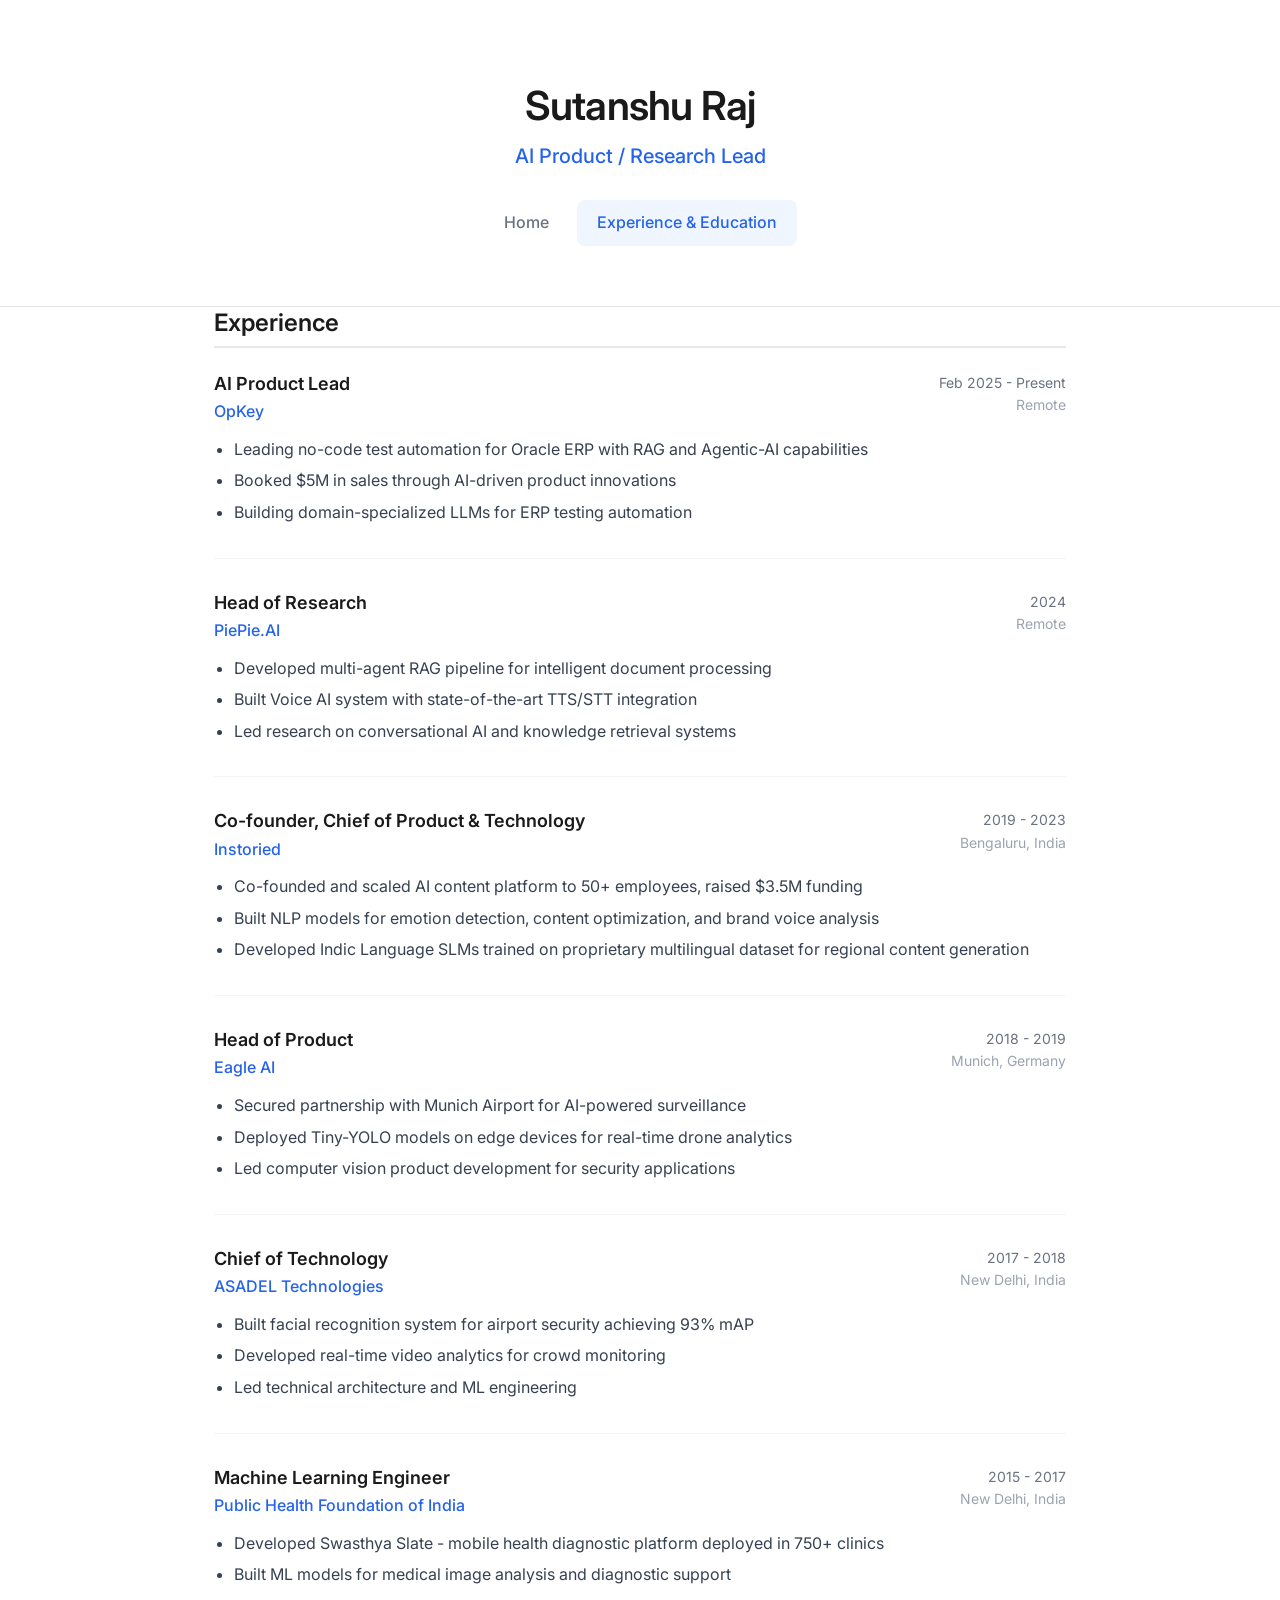
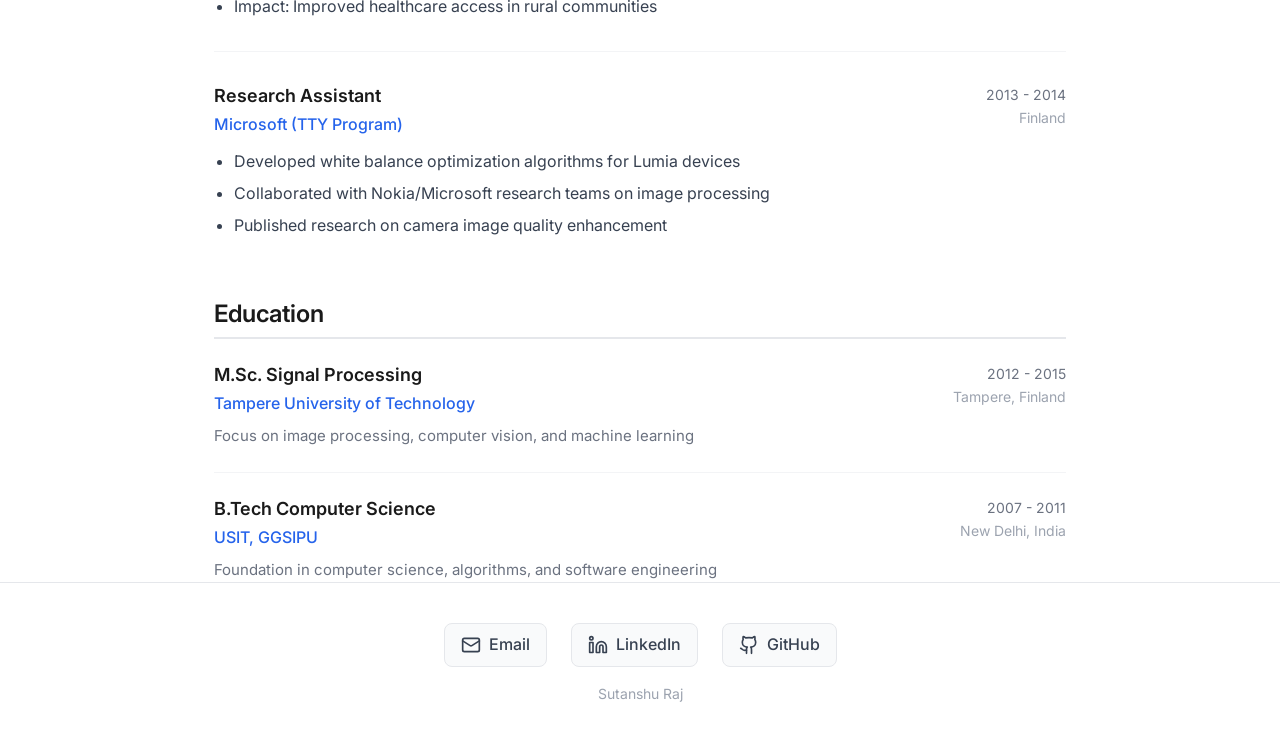
==== professional.html @ 22150a81 "Long Overdue Update." ====
<!DOCTYPE html>
<html lang="en">
<head>
    <meta charset="UTF-8">
    <meta name="viewport" content="width=device-width, initial-scale=1.0">
    <title>Experience & Education - Sutanshu Raj</title>
    <link rel="preconnect" href="https://fonts.googleapis.com">
    <link rel="preconnect" href="https://fonts.gstatic.com" crossorigin>
    <link href="https://fonts.googleapis.com/css2?family=Inter:wght@400;500;600;700&display=swap" rel="stylesheet">
    <link rel="stylesheet" type="text/css" href="main.css">
</head>
<body>
    <header>
        <div class="container">
            <h1>Sutanshu Raj</h1>
            <p class="title">AI Product / Research Lead</p>
            <nav class="main-nav">
                <a href="index.html" class="nav-link">Home</a>
                <a href="professional.html" class="nav-link active">Experience & Education</a>
            </nav>
        </div>
    </header>

    <main class="container">
        <section id="experience">
            <h2>Experience</h2>

            <div class="job">
                <div class="job-header">
                    <div>
                        <h3>AI Product Lead</h3>
                        <p class="company">OpKey</p>
                    </div>
                    <div class="job-meta">
                        <span class="date">Feb 2025 - Present</span>
                        <span class="location">Remote</span>
                    </div>
                </div>
                <ul>
                    <li>Leading no-code test automation for Oracle ERP with RAG and Agentic-AI capabilities</li>
                    <li>Booked $5M in sales through AI-driven product innovations</li>
                    <li>Building domain-specialized LLMs for ERP testing automation</li>
                </ul>
            </div>

            <div class="job">
                <div class="job-header">
                    <div>
                        <h3>Head of Research</h3>
                        <p class="company">PiePie.AI</p>
                    </div>
                    <div class="job-meta">
                        <span class="date">2024</span>
                        <span class="location">Remote</span>
                    </div>
                </div>
                <ul>
                    <li>Developed multi-agent RAG pipeline for intelligent document processing</li>
                    <li>Built Voice AI system with state-of-the-art TTS/STT integration</li>
                    <li>Led research on conversational AI and knowledge retrieval systems</li>
                </ul>
            </div>

            <div class="job">
                <div class="job-header">
                    <div>
                        <h3>Co-founder, Chief of Product & Technology</h3>
                        <p class="company">Instoried</p>
                    </div>
                    <div class="job-meta">
                        <span class="date">2019 - 2023</span>
                        <span class="location">Bengaluru, India</span>
                    </div>
                </div>
                <ul>
                    <li>Co-founded and scaled AI content platform to 50+ employees, raised $3.5M funding</li>
                    <li>Built NLP models for emotion detection, content optimization, and brand voice analysis</li>
                    <li>Developed Indic Language SLMs trained on proprietary multilingual dataset for regional content generation</li>
                </ul>
            </div>

            <div class="job">
                <div class="job-header">
                    <div>
                        <h3>Head of Product</h3>
                        <p class="company">Eagle AI</p>
                    </div>
                    <div class="job-meta">
                        <span class="date">2018 - 2019</span>
                        <span class="location">Munich, Germany</span>
                    </div>
                </div>
                <ul>
                    <li>Secured partnership with Munich Airport for AI-powered surveillance</li>
                    <li>Deployed Tiny-YOLO models on edge devices for real-time drone analytics</li>
                    <li>Led computer vision product development for security applications</li>
                </ul>
            </div>

            <div class="job">
                <div class="job-header">
                    <div>
                        <h3>Chief of Technology</h3>
                        <p class="company">ASADEL Technologies</p>
                    </div>
                    <div class="job-meta">
                        <span class="date">2017 - 2018</span>
                        <span class="location">New Delhi, India</span>
                    </div>
                </div>
                <ul>
                    <li>Built facial recognition system for airport security achieving 93% mAP</li>
                    <li>Developed real-time video analytics for crowd monitoring</li>
                    <li>Led technical architecture and ML engineering</li>
                </ul>
            </div>

            <div class="job">
                <div class="job-header">
                    <div>
                        <h3>Machine Learning Engineer</h3>
                        <p class="company">Public Health Foundation of India</p>
                    </div>
                    <div class="job-meta">
                        <span class="date">2015 - 2017</span>
                        <span class="location">New Delhi, India</span>
                    </div>
                </div>
                <ul>
                    <li>Developed Swasthya Slate - mobile health diagnostic platform deployed in 750+ clinics</li>
                    <li>Built ML models for medical image analysis and diagnostic support</li>
                    <li>Impact: Improved healthcare access in rural communities</li>
                </ul>
            </div>

            <div class="job">
                <div class="job-header">
                    <div>
                        <h3>Research Assistant</h3>
                        <p class="company">Microsoft (TTY Program)</p>
                    </div>
                    <div class="job-meta">
                        <span class="date">2013 - 2014</span>
                        <span class="location">Finland</span>
                    </div>
                </div>
                <ul>
                    <li>Developed white balance optimization algorithms for Lumia devices</li>
                    <li>Collaborated with Nokia/Microsoft research teams on image processing</li>
                    <li>Published research on camera image quality enhancement</li>
                </ul>
            </div>
        </section>

        <section id="education">
            <h2>Education</h2>

            <div class="education-item">
                <div class="education-header">
                    <div>
                        <h3>M.Sc. Signal Processing</h3>
                        <p class="institution">Tampere University of Technology</p>
                    </div>
                    <div class="education-meta">
                        <span class="date">2012 - 2015</span>
                        <span class="location">Tampere, Finland</span>
                    </div>
                </div>
                <p class="education-details">Focus on image processing, computer vision, and machine learning</p>
            </div>

            <div class="education-item">
                <div class="education-header">
                    <div>
                        <h3>B.Tech Computer Science</h3>
                        <p class="institution">USIT, GGSIPU</p>
                    </div>
                    <div class="education-meta">
                        <span class="date">2007 - 2011</span>
                        <span class="location">New Delhi, India</span>
                    </div>
                </div>
                <p class="education-details">Foundation in computer science, algorithms, and software engineering</p>
            </div>
        </section>
    </main>

    <footer>
        <div class="container">
            <div class="footer-content">
                <div class="social-links">
                    <a href="mailto:sutanshuraj@gmail.com" class="social-link">
                        <svg xmlns="http://www.w3.org/2000/svg" width="20" height="20" viewBox="0 0 24 24" fill="none" stroke="currentColor" stroke-width="2" stroke-linecap="round" stroke-linejoin="round"><rect width="20" height="16" x="2" y="4" rx="2"/><path d="m22 7-8.97 5.7a1.94 1.94 0 0 1-2.06 0L2 7"/></svg>
                        Email
                    </a>
                    <a href="https://www.linkedin.com/in/sutanshuraj/" target="_blank" rel="noopener" class="social-link">
                        <svg xmlns="http://www.w3.org/2000/svg" width="20" height="20" viewBox="0 0 24 24" fill="none" stroke="currentColor" stroke-width="2" stroke-linecap="round" stroke-linejoin="round"><path d="M16 8a6 6 0 0 1 6 6v7h-4v-7a2 2 0 0 0-2-2 2 2 0 0 0-2 2v7h-4v-7a6 6 0 0 1 6-6z"/><rect width="4" height="12" x="2" y="9"/><circle cx="4" cy="4" r="2"/></svg>
                        LinkedIn
                    </a>
                    <a href="https://github.com/SutanshuRaj" target="_blank" rel="noopener" class="social-link">
                        <svg xmlns="http://www.w3.org/2000/svg" width="20" height="20" viewBox="0 0 24 24" fill="none" stroke="currentColor" stroke-width="2" stroke-linecap="round" stroke-linejoin="round"><path d="M15 22v-4a4.8 4.8 0 0 0-1-3.5c3 0 6-2 6-5.5.08-1.25-.27-2.48-1-3.5.28-1.15.28-2.35 0-3.5 0 0-1 0-3 1.5-2.64-.5-5.36-.5-8 0C6 2 5 2 5 2c-.3 1.15-.3 2.35 0 3.5A5.403 5.403 0 0 0 4 9c0 3.5 3 5.5 6 5.5-.39.49-.68 1.05-.85 1.65-.17.6-.22 1.23-.15 1.85v4"/><path d="M9 18c-4.51 2-5-2-7-2"/></svg>
                        GitHub
                    </a>
                </div>
                <p class="copyright">Sutanshu Raj</p>
            </div>
        </div>
    </footer>
</body>
</html>
---- main.css ----
/* Reset and base styles */
*, *::before, *::after {
    box-sizing: border-box;
    margin: 0;
    padding: 0;
}

html {
    scroll-behavior: smooth;
}

body {
    font-family: 'Inter', -apple-system, BlinkMacSystemFont, 'Segoe UI', Roboto, Oxygen, Ubuntu, sans-serif;
    font-size: 16px;
    line-height: 1.6;
    color: #1a1a1a;
    background-color: #ffffff;
}

/* Container */
.container {
    max-width: 900px;
    margin: 0 auto;
    padding: 0 24px;
}

/* Typography */
h1, h2, h3 {
    font-weight: 600;
    line-height: 1.3;
}

h1 {
    font-size: 2.5rem;
    letter-spacing: -0.02em;
}

h2 {
    font-size: 1.5rem;
    margin-bottom: 24px;
    padding-bottom: 8px;
    border-bottom: 2px solid #e5e7eb;
}

h3 {
    font-size: 1.125rem;
    margin-bottom: 4px;
}

p {
    color: #374151;
}

a {
    color: #2563eb;
    text-decoration: none;
    transition: color 0.2s ease;
}

a:hover {
    color: #1d4ed8;
    text-decoration: underline;
}

/* Header */
header {
    padding: 80px 0 60px;
    text-align: center;
    border-bottom: 1px solid #e5e7eb;
}

header h1 {
    margin-bottom: 8px;
}

.title {
    font-size: 1.25rem;
    color: #2563eb;
    font-weight: 500;
    margin-bottom: 12px;
}

.tagline {
    font-size: 1.125rem;
    color: #6b7280;
    margin-bottom: 0;
    max-width: 500px;
    margin-left: auto;
    margin-right: auto;
}

/* Social links with icons */
.social-links {
    display: flex;
    justify-content: center;
    gap: 24px;
    flex-wrap: wrap;
}

.social-link {
    display: inline-flex;
    align-items: center;
    gap: 8px;
    font-weight: 500;
    color: #374151;
    padding: 8px 16px;
    border-radius: 8px;
    background-color: #f9fafb;
    border: 1px solid #e5e7eb;
    transition: all 0.2s ease;
}

.social-link:hover {
    color: #2563eb;
    background-color: #eff6ff;
    border-color: #bfdbfe;
    text-decoration: none;
}

.social-link svg {
    flex-shrink: 0;
}

/* Navigation tabs */
.main-nav {
    display: flex;
    justify-content: center;
    gap: 8px;
    margin-top: 28px;
}

.nav-link {
    padding: 10px 20px;
    font-weight: 500;
    color: #6b7280;
    border-radius: 8px;
    transition: all 0.2s ease;
}

.nav-link:hover {
    color: #1a1a1a;
    background-color: #f3f4f6;
    text-decoration: none;
}

.nav-link.active {
    color: #2563eb;
    background-color: #eff6ff;
}

.nav-link.active:hover {
    color: #2563eb;
    background-color: #dbeafe;
}

/* Main content */
main {
    padding: 60px 0;
}

section {
    margin-bottom: 60px;
}

section:last-child {
    margin-bottom: 0;
}

/* About section */
#about > p {
    font-size: 1.125rem;
    max-width: 720px;
}

/* Featured In */
.featured-in {
    margin-top: 24px;
    padding-top: 20px;
    border-top: 1px solid #f3f4f6;
}

.featured-label {
    display: block;
    font-size: 0.75rem;
    text-transform: uppercase;
    letter-spacing: 0.05em;
    color: #9ca3af;
    margin-bottom: 12px;
    font-weight: 500;
}

.press-links {
    display: flex;
    flex-wrap: wrap;
    gap: 8px 20px;
    align-items: center;
}

.press-links a {
    color: #6b7280;
    font-size: 0.875rem;
    font-weight: 500;
    text-decoration: none;
    transition: color 0.2s ease;
}

.press-links a:hover {
    color: #2563eb;
}

/* Projects section */
.projects-grid {
    display: grid;
    grid-template-columns: repeat(2, 1fr);
    gap: 20px;
}

.project-card {
    display: block;
    padding: 24px;
    border: 1px solid #e5e7eb;
    border-radius: 12px;
    background-color: #ffffff;
    transition: all 0.2s ease;
    color: inherit;
}

.project-card:hover {
    border-color: #bfdbfe;
    box-shadow: 0 4px 12px rgba(37, 99, 235, 0.1);
    text-decoration: none;
}

.project-header {
    display: flex;
    justify-content: space-between;
    align-items: flex-start;
    margin-bottom: 12px;
    gap: 12px;
}

.project-card h3 {
    color: #1a1a1a;
    font-size: 1rem;
    margin-bottom: 0;
}

.project-lang {
    font-size: 0.75rem;
    font-weight: 500;
    color: #6b7280;
    background-color: #f3f4f6;
    padding: 4px 10px;
    border-radius: 12px;
    white-space: nowrap;
}

.project-card p {
    font-size: 0.875rem;
    color: #6b7280;
    margin-bottom: 16px;
    line-height: 1.5;
}

.project-tags {
    display: flex;
    flex-wrap: wrap;
    gap: 6px;
}

.project-tags span {
    font-size: 0.75rem;
    color: #2563eb;
    background-color: #eff6ff;
    padding: 4px 10px;
    border-radius: 6px;
    font-weight: 500;
}

.view-more {
    text-align: center;
    margin-top: 24px;
}

.view-more a {
    font-weight: 500;
}

/* Experience section */
.job {
    margin-bottom: 32px;
    padding-bottom: 32px;
    border-bottom: 1px solid #f3f4f6;
}

.job:last-child {
    border-bottom: none;
    margin-bottom: 0;
    padding-bottom: 0;
}

.job-header {
    display: flex;
    justify-content: space-between;
    align-items: flex-start;
    margin-bottom: 12px;
    gap: 16px;
}

.job-header h3 {
    color: #1a1a1a;
}

.company {
    color: #2563eb;
    font-weight: 500;
    margin-top: 2px;
}

.job-meta {
    text-align: right;
    flex-shrink: 0;
}

.date {
    display: block;
    color: #6b7280;
    font-size: 0.875rem;
}

.location {
    display: block;
    color: #9ca3af;
    font-size: 0.875rem;
}

.job ul {
    margin-left: 20px;
    color: #374151;
}

.job li {
    margin-bottom: 6px;
}

.job li:last-child {
    margin-bottom: 0;
}

/* Skills section */
.skills-grid {
    display: grid;
    grid-template-columns: repeat(2, 1fr);
    gap: 32px;
}

.skill-category h3 {
    margin-bottom: 16px;
    color: #374151;
}

.skill-tags {
    display: flex;
    flex-wrap: wrap;
    gap: 8px;
}

.skill-tag {
    display: inline-block;
    padding: 6px 12px;
    background-color: #f3f4f6;
    color: #374151;
    border-radius: 6px;
    font-size: 0.875rem;
    font-weight: 500;
}

/* Publications section */
.publication {
    margin-bottom: 24px;
    padding-bottom: 24px;
    border-bottom: 1px solid #f3f4f6;
}

.publication:last-child {
    border-bottom: none;
    margin-bottom: 0;
    padding-bottom: 0;
}

.publication h3 {
    color: #1a1a1a;
    margin-bottom: 4px;
}

.publication h3 a {
    color: #1a1a1a;
}

.publication h3 a:hover {
    color: #2563eb;
}

.pub-authors {
    color: #2563eb;
    font-weight: 500;
    font-size: 0.9375rem;
    margin-bottom: 4px;
}

.pub-meta {
    color: #6b7280;
    font-size: 0.875rem;
    margin-bottom: 8px;
}

.pub-description {
    color: #374151;
    font-size: 0.9375rem;
}

/* Education section */
.education-item {
    margin-bottom: 24px;
    padding-bottom: 24px;
    border-bottom: 1px solid #f3f4f6;
}

.education-item:last-child {
    border-bottom: none;
    margin-bottom: 0;
    padding-bottom: 0;
}

.education-header {
    display: flex;
    justify-content: space-between;
    align-items: flex-start;
    margin-bottom: 8px;
    gap: 16px;
}

.institution {
    color: #2563eb;
    font-weight: 500;
    margin-top: 2px;
}

.education-meta {
    text-align: right;
    flex-shrink: 0;
}

.education-details {
    color: #6b7280;
    font-size: 0.9375rem;
}

/* Footer */
footer {
    padding: 40px 0;
    border-top: 1px solid #e5e7eb;
    text-align: center;
}

.footer-content {
    display: flex;
    flex-direction: column;
    align-items: center;
    gap: 16px;
}

.footer-links {
    display: flex;
    justify-content: center;
    gap: 24px;
    flex-wrap: wrap;
}

.footer-links a {
    color: #6b7280;
    font-weight: 500;
}

.footer-links a:hover {
    color: #2563eb;
}

.copyright {
    color: #9ca3af;
    font-size: 0.875rem;
}

/* Responsive design */
@media (max-width: 768px) {
    h1 {
        font-size: 2rem;
    }

    h2 {
        font-size: 1.25rem;
    }

    header {
        padding: 60px 0 40px;
    }

    main {
        padding: 40px 0;
    }

    section {
        margin-bottom: 48px;
    }

    .projects-grid {
        grid-template-columns: 1fr;
    }

    .job-header,
    .education-header {
        flex-direction: column;
        gap: 4px;
    }

    .job-meta,
    .education-meta {
        text-align: left;
    }

    .date, .location {
        display: inline;
    }

    .date::after {
        content: " · ";
    }

    .skills-grid {
        grid-template-columns: 1fr;
        gap: 24px;
    }

    .social-links,
    .footer-links {
        gap: 12px;
    }

    .social-link {
        padding: 8px 12px;
        font-size: 0.875rem;
    }

    .main-nav {
        gap: 4px;
    }

    .nav-link {
        padding: 8px 16px;
        font-size: 0.875rem;
    }
}

@media (max-width: 480px) {
    .container {
        padding: 0 16px;
    }

    h1 {
        font-size: 1.75rem;
    }

    .title {
        font-size: 1.125rem;
    }

    .tagline {
        font-size: 1rem;
    }

    #about > p {
        font-size: 1rem;
    }

    .press-links {
        gap: 6px 16px;
    }

    .press-links a {
        font-size: 0.8125rem;
    }

    .job {
        margin-bottom: 24px;
        padding-bottom: 24px;
    }

    .project-card {
        padding: 20px;
    }

    .social-links {
        flex-direction: column;
        align-items: center;
        gap: 10px;
    }

    .social-link {
        width: 100%;
        max-width: 200px;
        justify-content: center;
    }

    .main-nav {
        flex-direction: column;
        align-items: center;
    }

    .nav-link {
        width: 100%;
        max-width: 220px;
        text-align: center;
    }
}
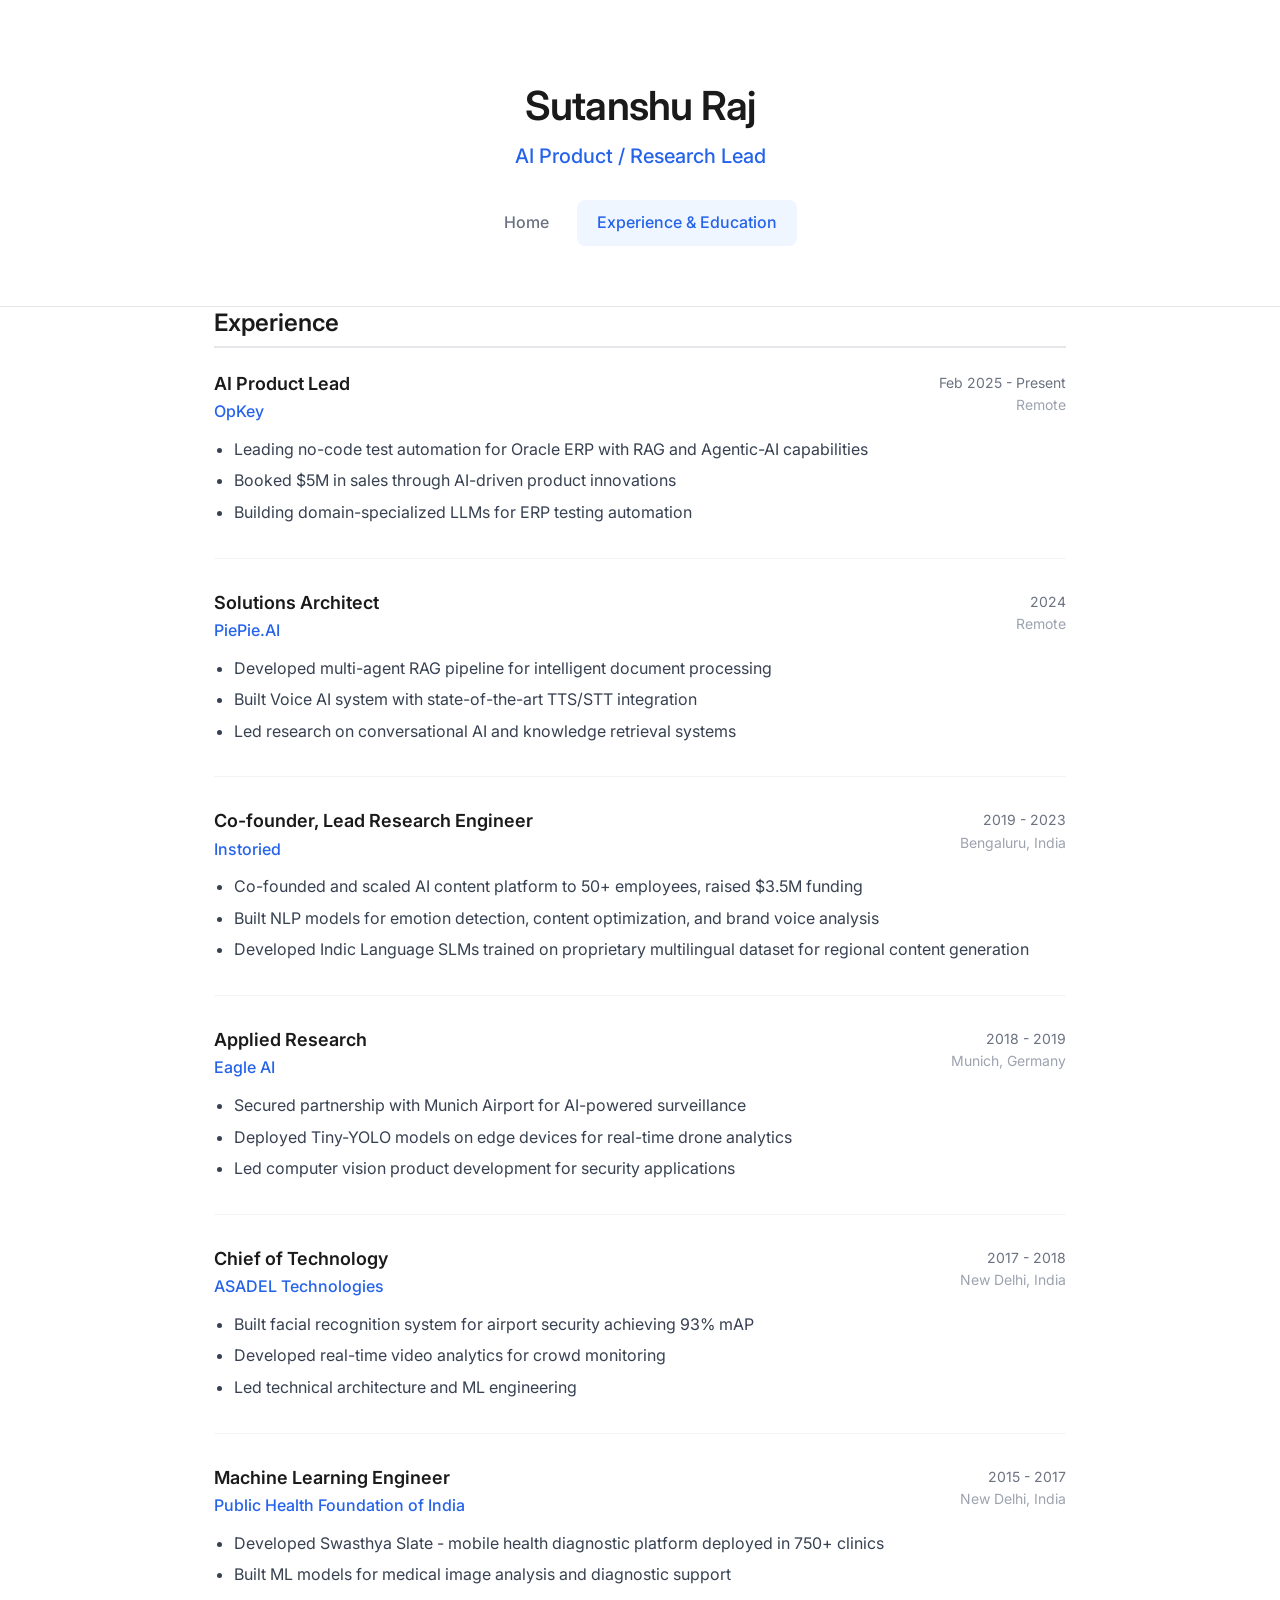
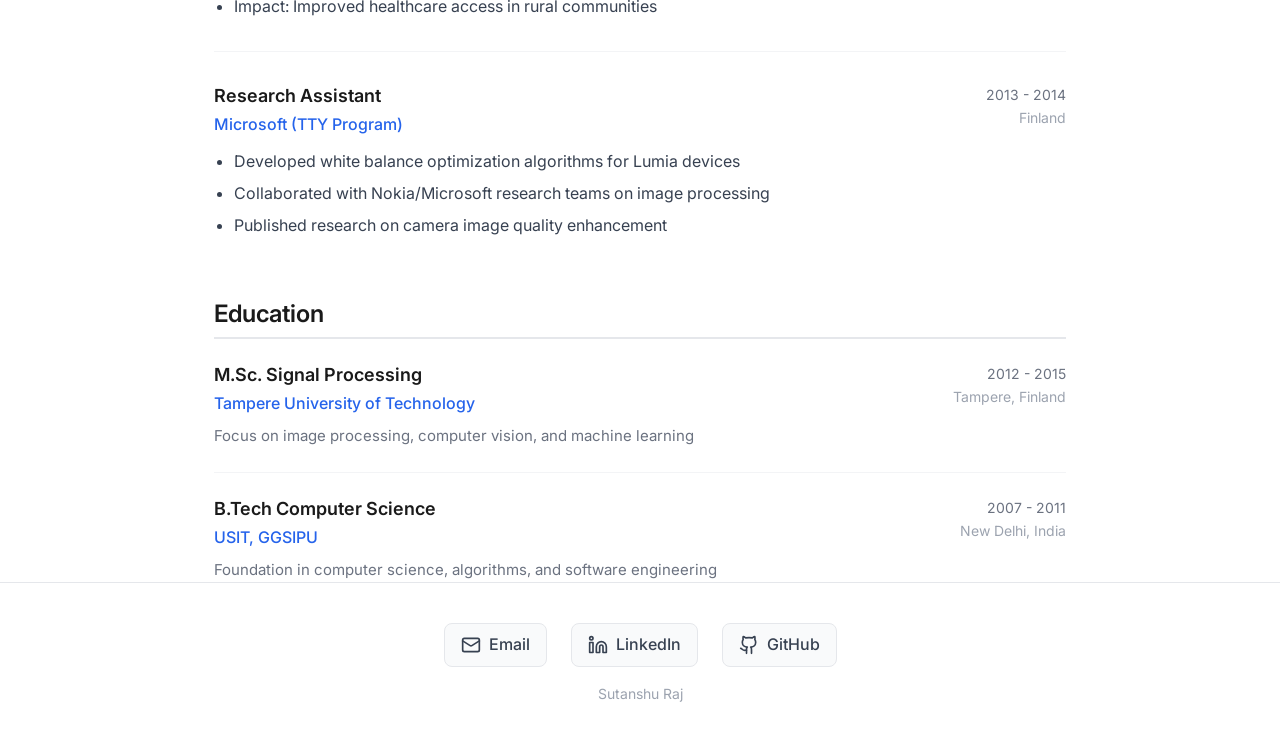
==== commit 5f4db666: "Update Job Titles" ====
--- a/professional.html
+++ b/professional.html
@@ -46,7 +46,7 @@
             <div class="job">
                 <div class="job-header">
                     <div>
-                        <h3>Head of Research</h3>
+                        <h3>Solutions Architect</h3>
                         <p class="company">PiePie.AI</p>
                     </div>
                     <div class="job-meta">
@@ -64,7 +64,7 @@
             <div class="job">
                 <div class="job-header">
                     <div>
-                        <h3>Co-founder, Chief of Product & Technology</h3>
+                        <h3>Co-founder, Lead Research Engineer</h3>
                         <p class="company">Instoried</p>
                     </div>
                     <div class="job-meta">
@@ -82,7 +82,7 @@
             <div class="job">
                 <div class="job-header">
                     <div>
-                        <h3>Head of Product</h3>
+                        <h3>Applied Research</h3>
                         <p class="company">Eagle AI</p>
                     </div>
                     <div class="job-meta">
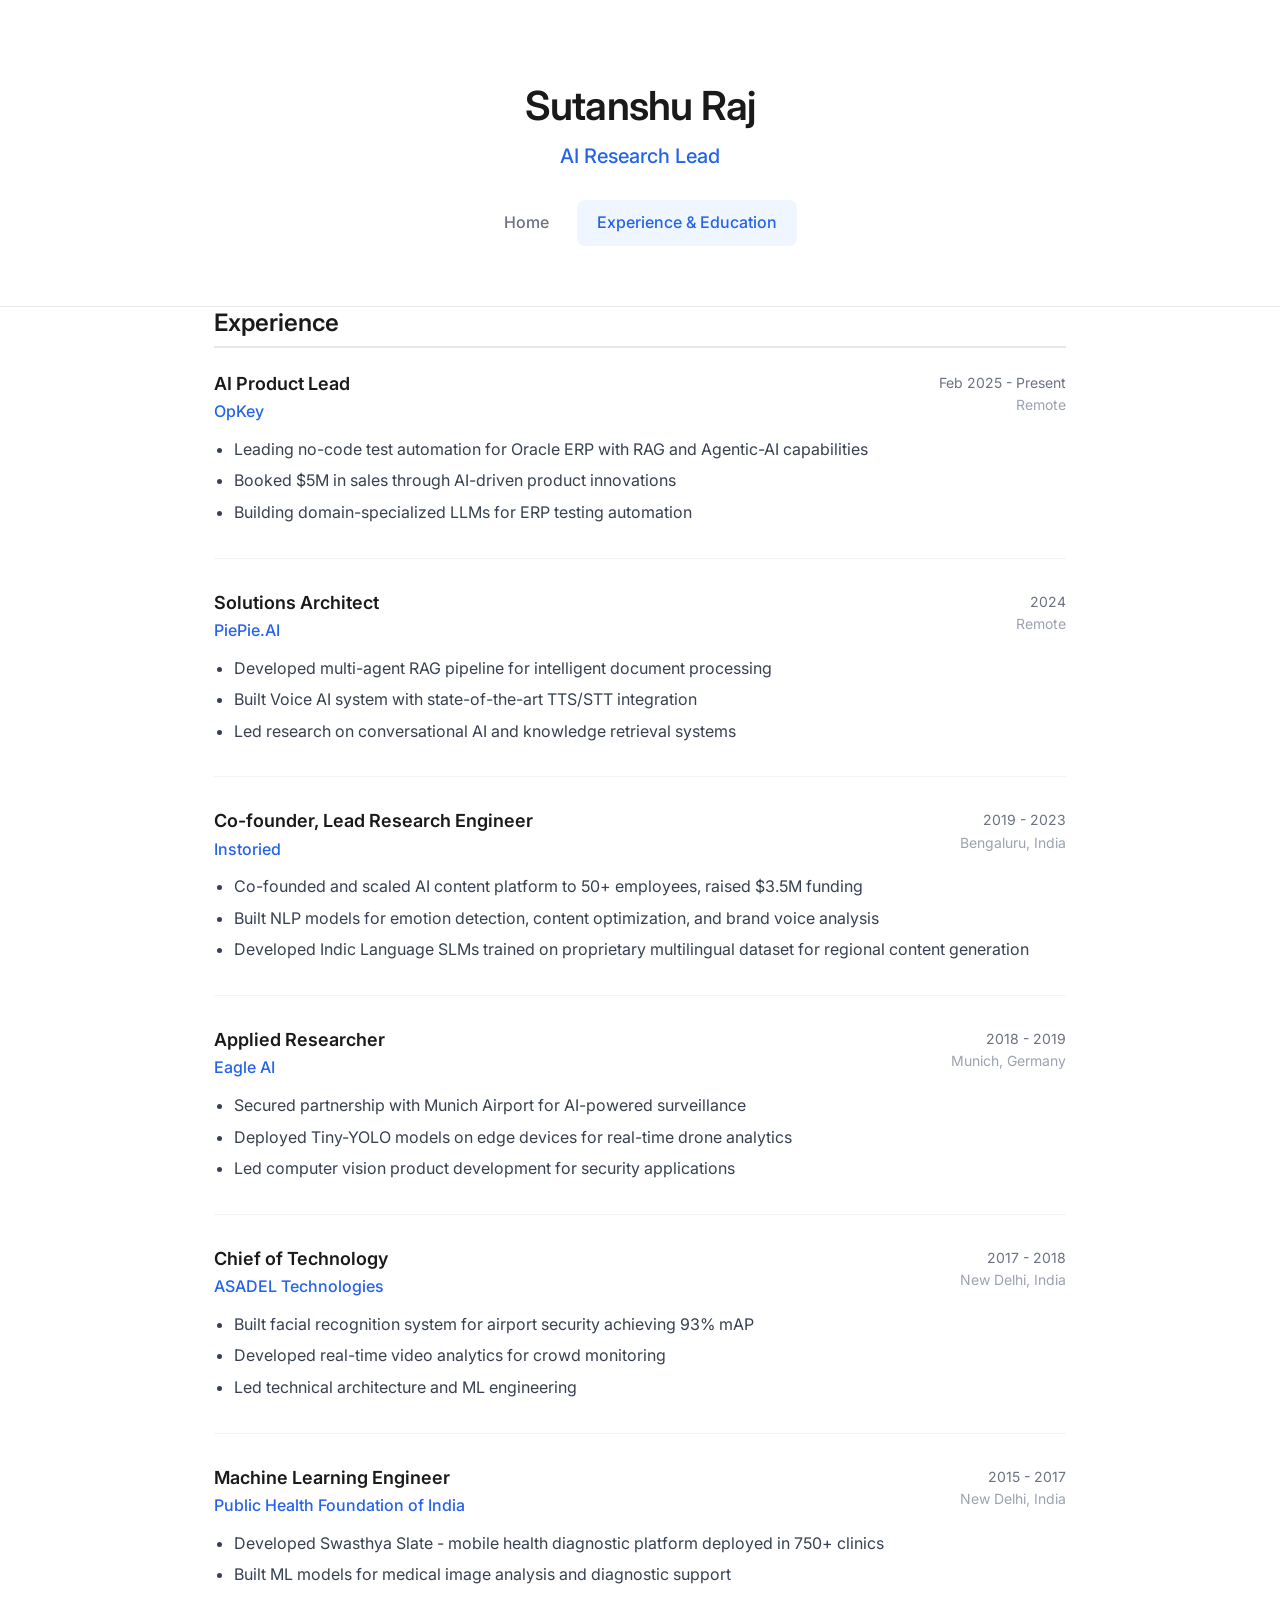
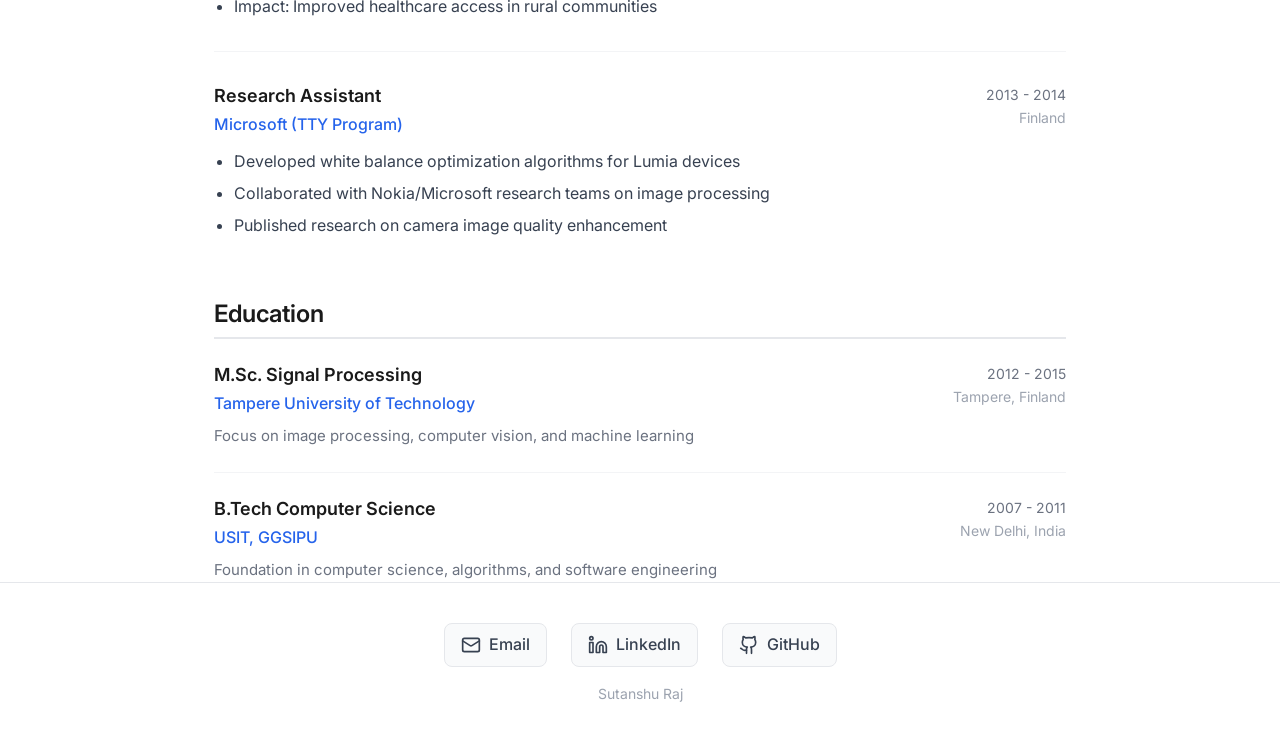
==== commit 9da8b3a3: "Update Job Titles" ====
--- a/professional.html
+++ b/professional.html
@@ -13,7 +13,7 @@
     <header>
         <div class="container">
             <h1>Sutanshu Raj</h1>
-            <p class="title">AI Product / Research Lead</p>
+            <p class="title">AI Research Lead</p>
             <nav class="main-nav">
                 <a href="index.html" class="nav-link">Home</a>
                 <a href="professional.html" class="nav-link active">Experience & Education</a>
@@ -82,7 +82,7 @@
             <div class="job">
                 <div class="job-header">
                     <div>
-                        <h3>Applied Research</h3>
+                        <h3>Applied Researcher</h3>
                         <p class="company">Eagle AI</p>
                     </div>
                     <div class="job-meta">
